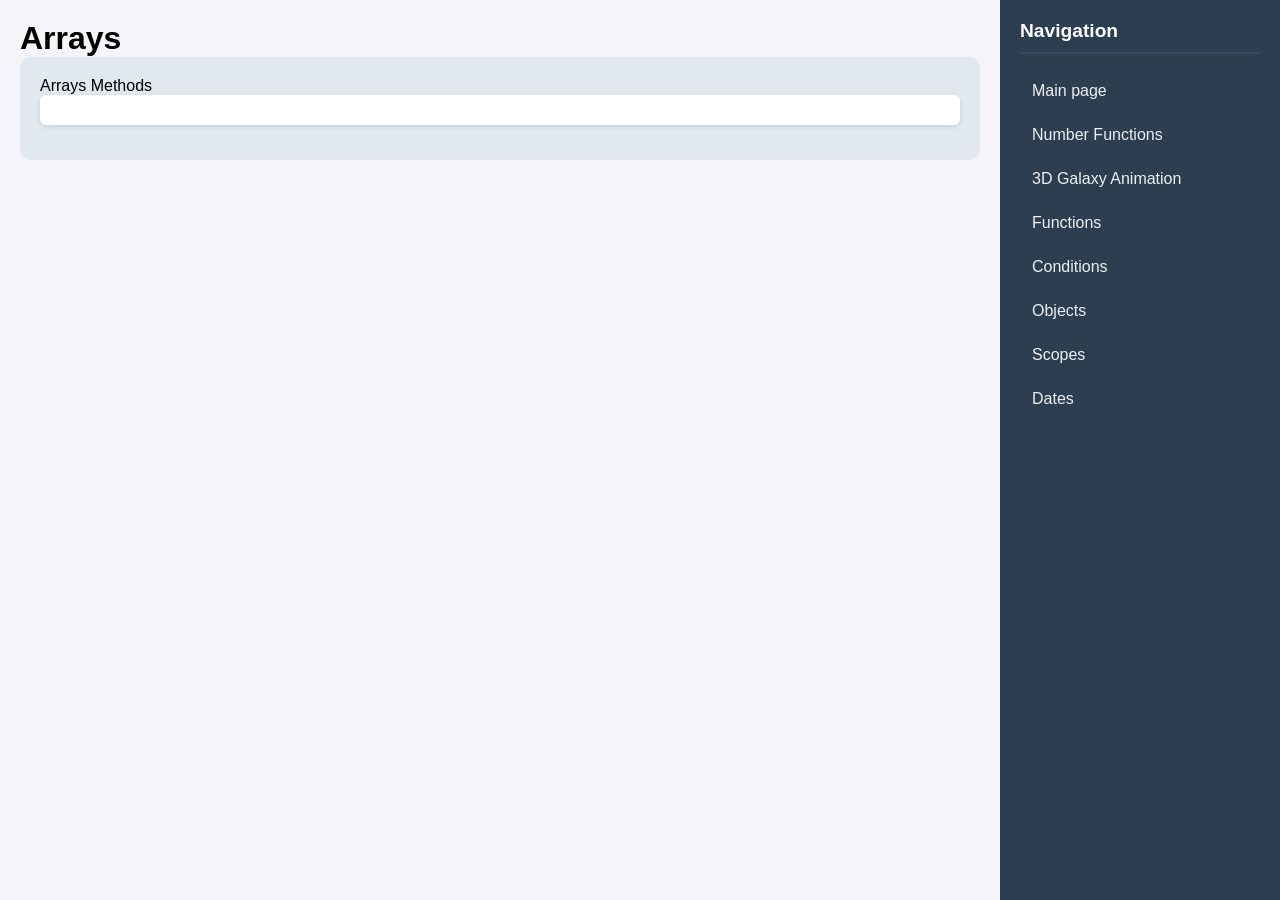
==== array.html @ 034557e6 "smeshenie" ====
<!DOCTYPE html>
<html lang="ru">
<head>
  <meta charset="UTF-8">
  <title>Number</title>
  <!-- Подключаем общий CSS -->
  <link rel="stylesheet" href="static/sidebar.css">
  <script src="scripts/array.js" defer></script>
  <script src="scripts/main.js" defer></script>
</head>
<body>
    
  <div class="layout">
    <!-- Уникальный контент текущей страницы -->
    <main class="main-content">
      <h1>Arrays</h1>
      <div class="parent-block"> 
        <p>Arrays Methods</p>
        <div class="child-block">
          <p id="arrayMethod"></p>
        </div>
      </div>
    </main>


    <!-- Общий сайдбар -->
    <aside class="sidebar">
      <h2>Navigation</h2>
      <ul class="sidebar-nav">
        <li><a href="index.html">Main page</a></li>
        <li><a href="number.html">Number Functions</a></li>
        <li><a href="galaxy.html">3D Galaxy Animation</a></li>
        <li><a href="function.html">Functions</a></li>
        <li><a href="condition.html">Conditions</a></li>
        <li><a href="objects.html">Objects</a></li>
        <li><a href="scope.html">Scopes</a></li>
        <li><a href="date.html">Dates</a></li>
      </ul>
    </aside>
  </div>

</body>
</html>
---- static/sidebar.css ----
* {
      box-sizing: border-box;
      margin: 0;
      padding: 0;
      font-family: Arial, sans-serif;
    }

    /* Контейнер для размещения основного контента и сайдбара */
    .layout {
      display: flex;
      min-height: 100vh;
    }

    /* Основной контент слева */
    .main-content {
      flex: 1;
      padding: 20px;
      background-color: #f4f4f9;
    }

    /* Боковая панель справа */
    .sidebar {
      width: 280px;
      background-color: #2c3e50;
      color: #fff;
      padding: 20px;
      display: flex;
      flex-direction: column;
      gap: 20px;
    }

    .sidebar h2 {
      font-size: 1.2rem;
      border-bottom: 2px solid #34495e;
      padding-bottom: 10px;
    }

    .sidebar-nav {
      list-style: none;
    }

    .sidebar-nav li {
      margin-bottom: 10px;
    }

    .sidebar-nav a {
      color: #ecf0f1;
      text-decoration: none;
      display: block;
      padding: 8px 12px;
      border-radius: 4px;
      transition: background 0.3s;
    }

    .sidebar-nav a:hover {
      background-color: #34495e;
    }

    /* Адаптивность для мобильных устройств */
    @media (max-width: 768px) {
      .layout {
        flex-direction: column;
      }

      .sidebar {
        width: 100%;
        order: -1; /* Помещает сайдбар наверх на мобильных (уберите, если он должен быть внизу) */
      }
    }

/* Современная минималистичная кнопка */
.main-content button {
  background-color: #ffffff;
  border: 1px solid #d0d7de;
  border-radius: 6px;
  color: #24292f;
  font-size: 13px;
  padding: 5px 12px;
  margin: 3px 2px;
  cursor: pointer;
  transition: 0.15s ease;
  box-shadow: 0 1px 0 rgba(27,31,36,0.04);
}

.main-content button:hover {
  background-color: #f6f8fa;
  border-color: #0969da;
  color: #0969da;
}

.main-content button:active {
  background-color: hsla(220, 14%, 93%, 1);
}

/* Внешний родительский блок */
.parent-block {
  background-color: #e2e8f0;
  padding: 20px;            /* Отступ, чтобы внутренний блок не лип к краям */
  border-radius: 10px;
  margin-bottom: 20px;
}

/* Вложенный дочерний блок */
.child-block {
  background-color: #ffffff;
  padding: 15px;
  border-radius: 6px;
  box-shadow: 0 2px 5px rgba(0, 0, 0, 0.1);
  margin-bottom: 15px;
}
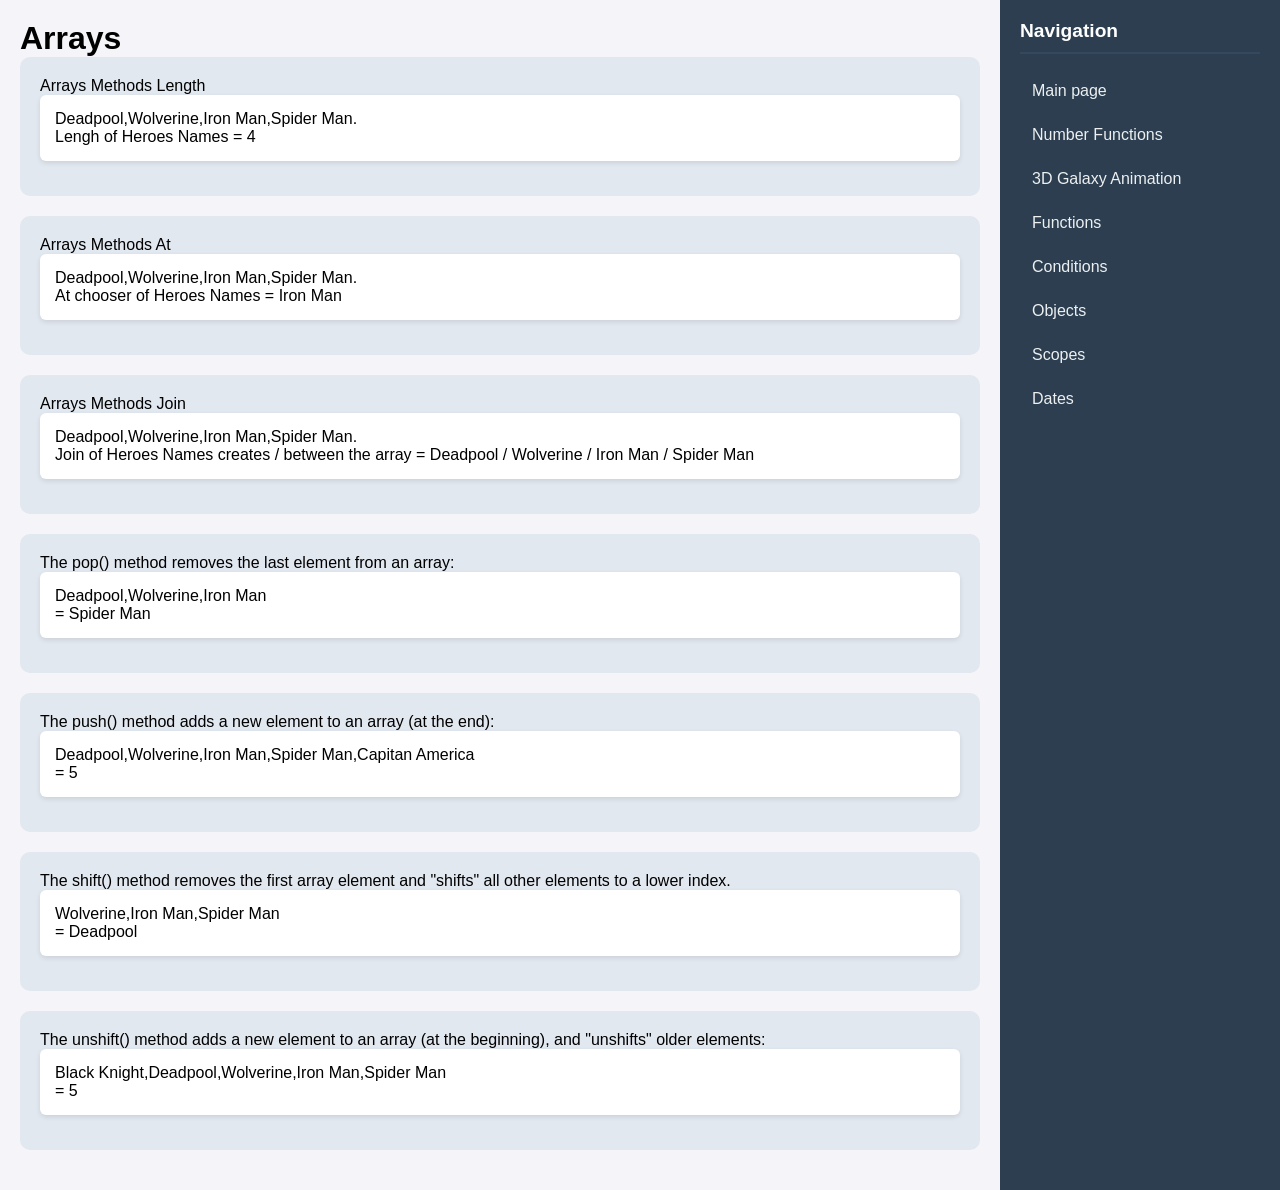
==== commit 956e6873: "Arrays Methods" ====
--- a/array.html
+++ b/array.html
@@ -15,11 +15,49 @@
     <main class="main-content">
       <h1>Arrays</h1>
       <div class="parent-block"> 
-        <p>Arrays Methods</p>
+        <p>Arrays Methods Length</p>
         <div class="child-block">
-          <p id="arrayMethod"></p>
+          <p id="arrayLength"></p>
         </div>
       </div>
+      <div class="parent-block"> 
+        <p>Arrays Methods At</p>
+        <div class="child-block">
+          <p id="arrayAt"></p>
+        </div>
+      </div>
+      <div class="parent-block"> 
+        <p>Arrays Methods Join</p>
+        <div class="child-block">
+          <p id="arrayJoin"></p>
+        </div>
+      </div>
+      <div class="parent-block"> 
+        <p>The pop() method removes the last element from an array:</p>
+        <div class="child-block">
+          <p id="arrayPop"></p>
+        </div>
+      </div>
+      <div class="parent-block"> 
+        <p>The push() method adds a new element to an array (at the end):</p>
+        <div class="child-block">
+          <p id="arrayPush"></p>
+        </div>
+      </div>
+      <div class="parent-block"> 
+        <p>The shift() method removes the first array element and "shifts" all other elements to a lower index.</p>
+        <div class="child-block">
+          <p id="arrayShift"></p>
+        </div>
+      </div>
+      <div class="parent-block"> 
+        <p>The unshift() method adds a new element to an array (at the beginning), and "unshifts" older elements:</p>
+        <div class="child-block">
+          <p id="arrayUnshift"></p>
+        </div>
+      </div>
+
+
     </main>
 
 
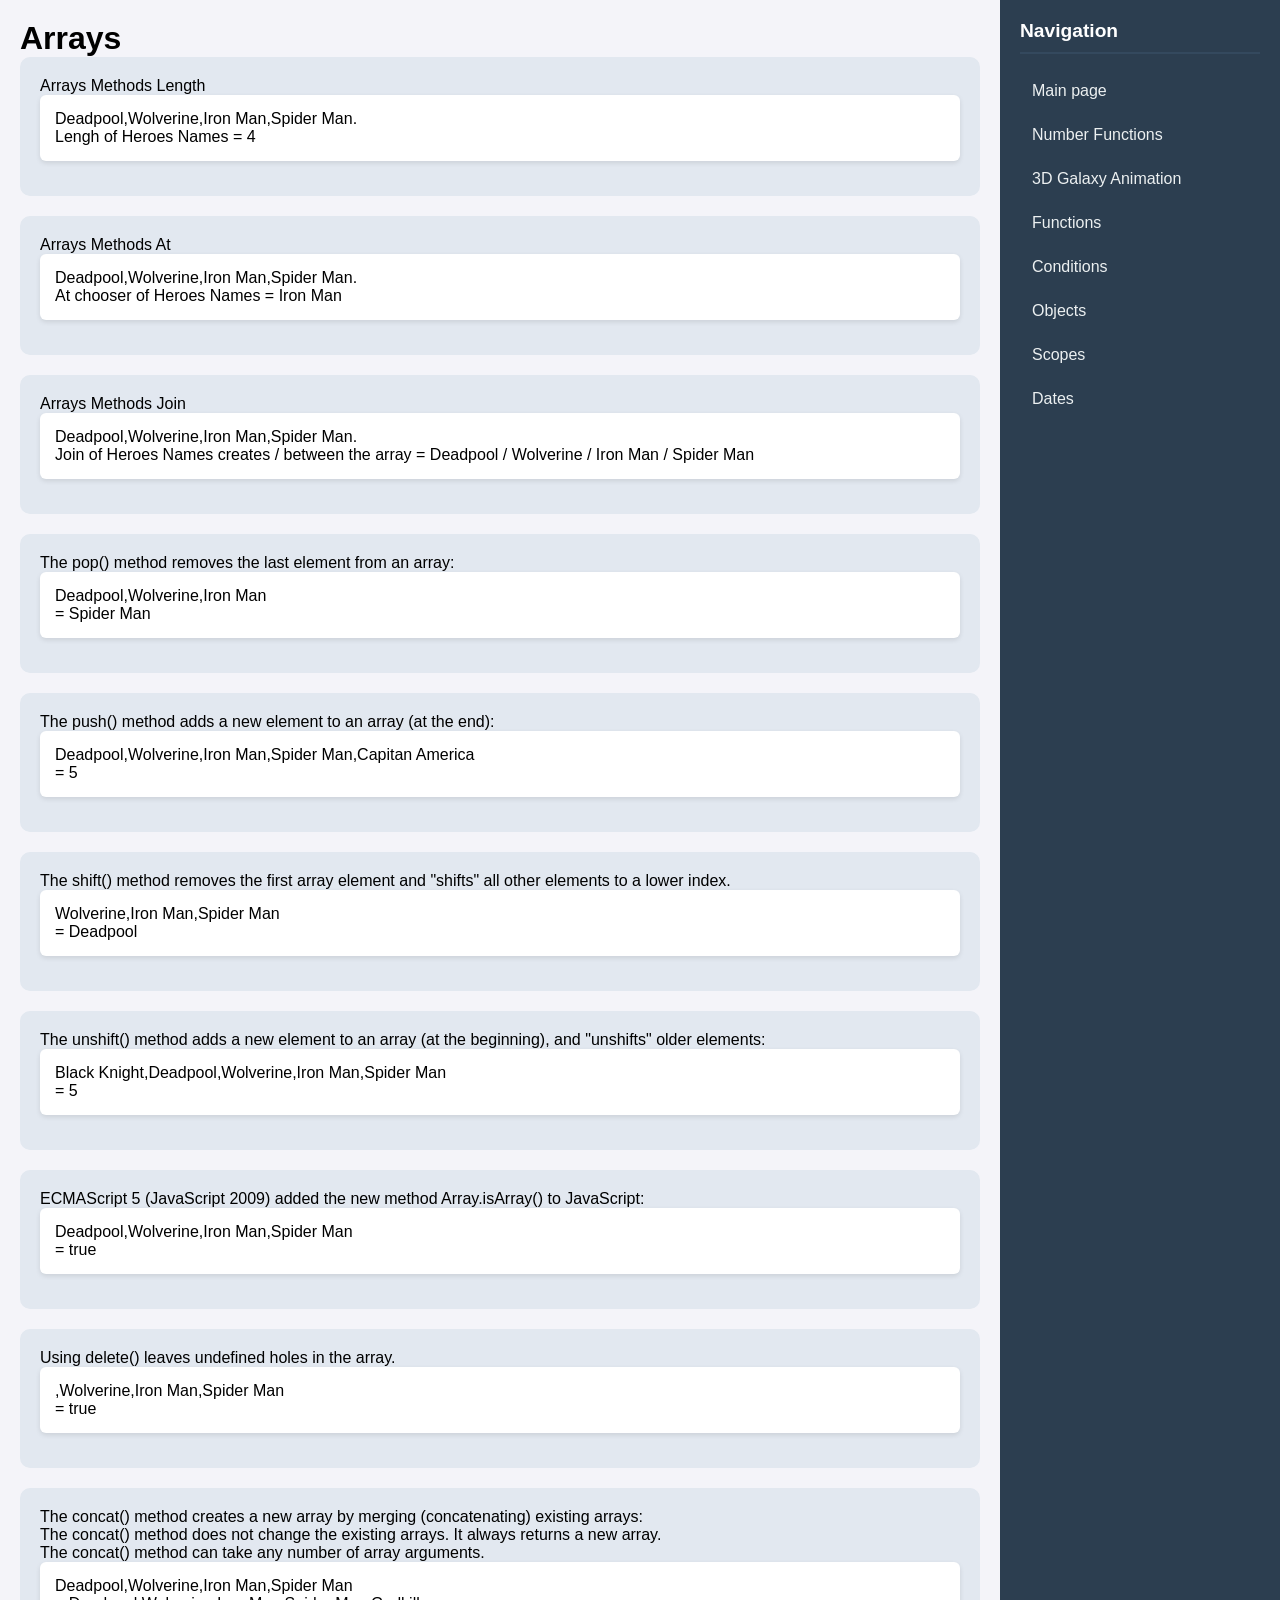
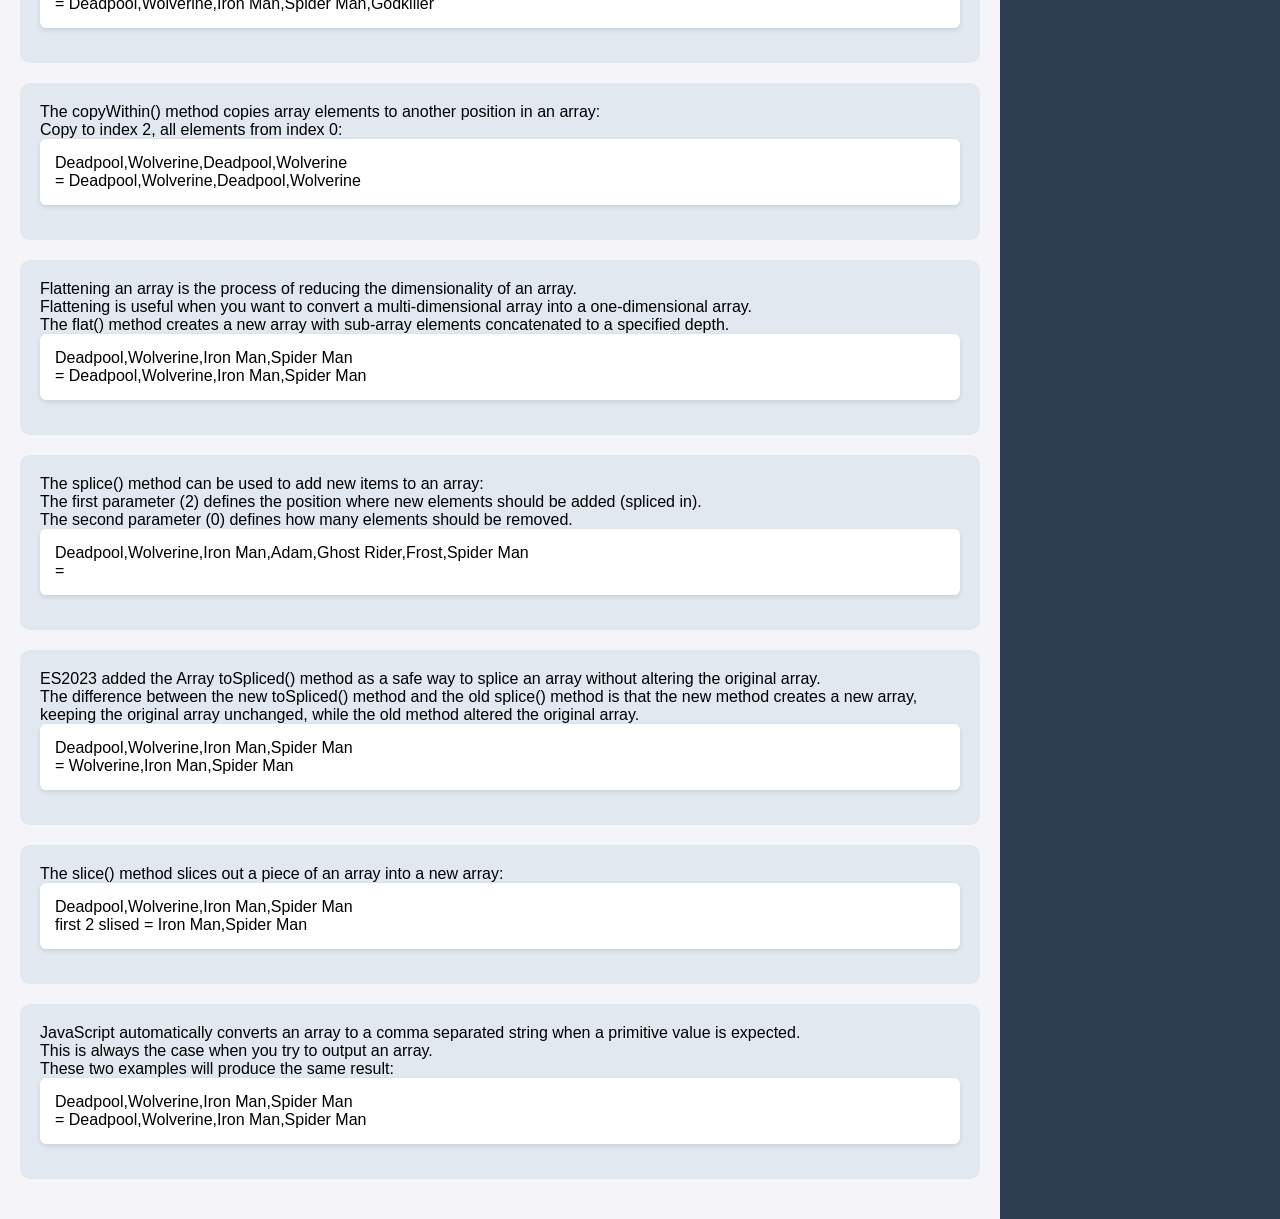
==== commit 28f802f5: "arrays methods" ====
--- a/array.html
+++ b/array.html
@@ -56,6 +56,71 @@
           <p id="arrayUnshift"></p>
         </div>
       </div>
+      <div class="parent-block"> 
+        <p>ECMAScript 5 (JavaScript 2009) added the new method Array.isArray() to JavaScript:</p>
+        <div class="child-block">
+          <p id="arrayIsArray"></p>
+        </div>
+      </div>
+      <div class="parent-block"> 
+        <p>Using delete() leaves undefined holes in the array.</p>
+        <div class="child-block">
+          <p id="arrayDelete"></p>
+        </div>
+      </div>
+      <div class="parent-block"> 
+        <p>The concat() method creates a new array by merging (concatenating) existing arrays:</p>
+        <p>The concat() method does not change the existing arrays. It always returns a new array.</p>
+        <p>The concat() method can take any number of array arguments.</p>
+        <div class="child-block">
+          <p id="arrayConcat"></p>
+        </div>
+      </div>
+      <div class="parent-block"> 
+        <p>The copyWithin() method copies array elements to another position in an array:</p>
+        <p>Copy to index 2, all elements from index 0:</p>
+        <div class="child-block">
+          <p id="arrayCopyWithin"></p>
+        </div>
+      </div>
+      <div class="parent-block"> 
+        <p>Flattening an array is the process of reducing the dimensionality of an array.</p>
+        <p>Flattening is useful when you want to convert a multi-dimensional array into a one-dimensional array.</p>
+        <p>The flat() method creates a new array with sub-array elements concatenated to a specified depth.</p>
+        <div class="child-block">
+          <p id="arrayFlat"></p>
+        </div>
+      </div>
+      <div class="parent-block"> 
+        <p>The splice() method can be used to add new items to an array:</p>
+        <p>The first parameter (2) defines the position where new elements should be added (spliced in).</p>
+        <p>The second parameter (0) defines how many elements should be removed.</p>
+        <div class="child-block">
+          <p id="arraySplice"></p>
+        </div>
+      </div>
+      <div class="parent-block"> 
+        <p>ES2023 added the Array toSpliced() method as a safe way to splice an array without altering the original array.</p>
+        <p>The difference between the new toSpliced() method and the old splice() method is that the new method creates a new array, keeping the original array unchanged, while the old method altered the original array.</p>
+        <div class="child-block">
+          <p id="arrayToSpliced"></p>
+        </div>
+      </div>
+      <div class="parent-block"> 
+        <p>The slice() method slices out a piece of an array into a new array:</p>
+        <div class="child-block">
+          <p id="arraySlice"></p>
+        </div>
+      </div>
+      <div class="parent-block"> 
+        <p>JavaScript automatically converts an array to a comma separated string when a primitive value is expected.</p>
+        <p>This is always the case when you try to output an array.</p>
+        <p>These two examples will produce the same result:</p>
+        <div class="child-block">
+          <p id="arrayToString"></p>
+        </div>
+      </div>
+
 
 
     </main>
